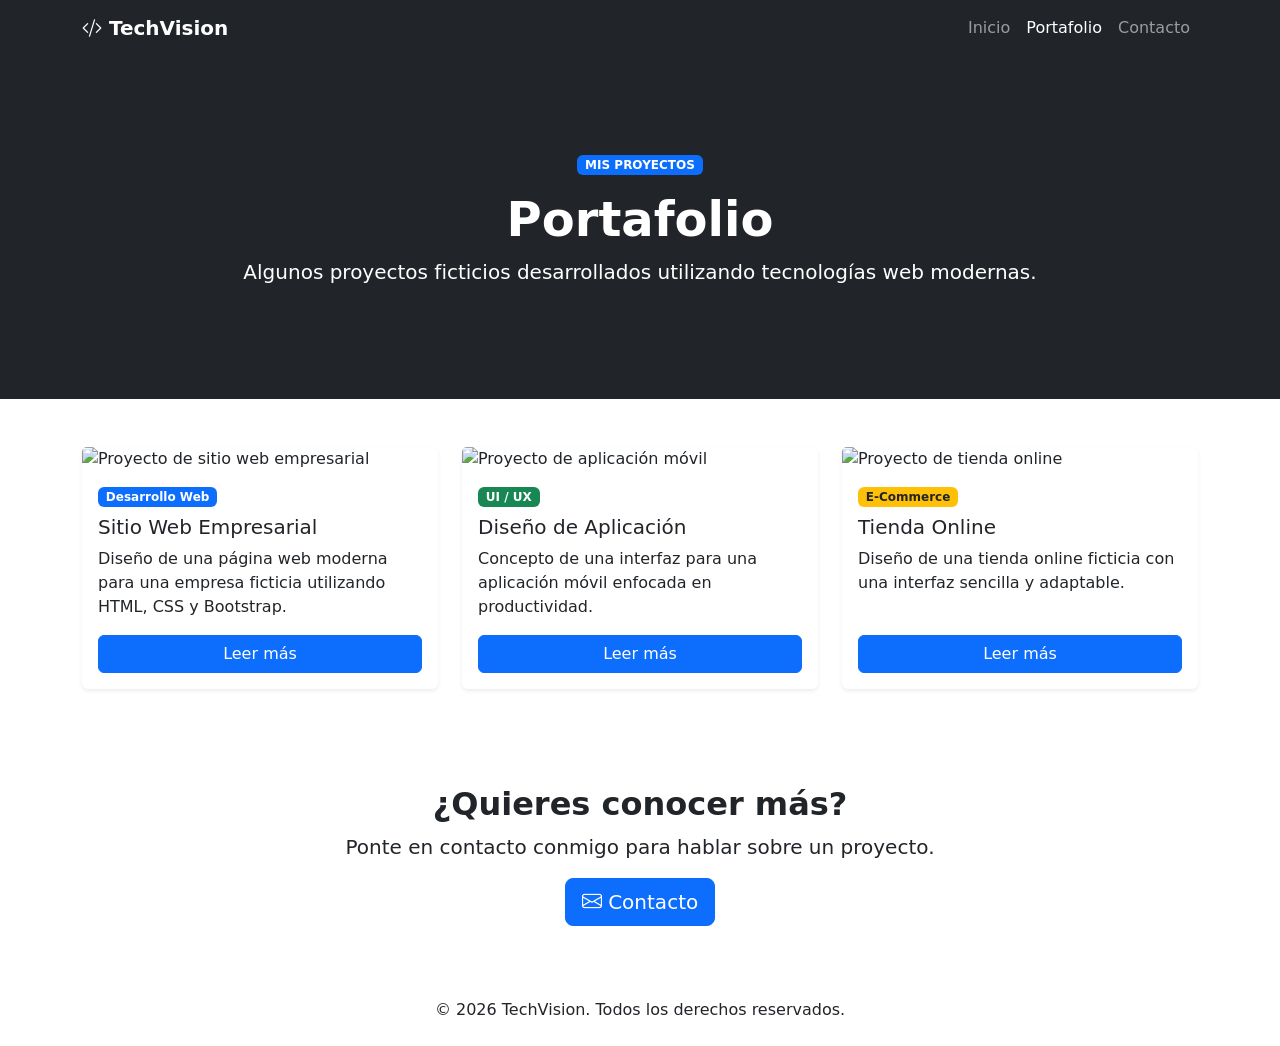
==== portfolio.html @ 4f75c21c "Create responsive TechVision website" ====
<!DOCTYPE html>
<html lang="es">
<head>
    <!-- Configuración HTML5 -->
    <meta charset="UTF-8">
    <meta name="viewport" content="width=device-width, initial-scale=1.0">

    <title>TechVision | Portafolio</title>

    <!-- Bootstrap CSS -->
    <link 
        href="https://cdn.jsdelivr.net/npm/bootstrap@5.3.3/dist/css/bootstrap.min.css" 
        rel="stylesheet"
    >

    <!-- Bootstrap Icons -->
    <link 
        rel="stylesheet" 
        href="https://cdn.jsdelivr.net/npm/bootstrap-icons@1.11.3/font/bootstrap-icons.min.css"
    >

    <!-- CSS personalizado -->
    <link rel="stylesheet" href="css/styles.css">
</head>

<body>

    <!-- NAVBAR -->
    <nav class="navbar navbar-expand-lg navbar-dark bg-dark fixed-top">

        <div class="container">

            <a class="navbar-brand fw-bold" href="index.html">
                <i class="bi bi-code-slash"></i> TechVision
            </a>

            <button 
                class="navbar-toggler"
                type="button"
                data-bs-toggle="collapse"
                data-bs-target="#navbarNav"
                aria-controls="navbarNav"
                aria-expanded="false"
                aria-label="Mostrar navegación"
            >
                <span class="navbar-toggler-icon"></span>
            </button>

            <div class="collapse navbar-collapse" id="navbarNav">

                <ul class="navbar-nav ms-auto">

                    <li class="nav-item">
                        <a class="nav-link" href="index.html">
                            Inicio
                        </a>
                    </li>

                    <li class="nav-item">
                        <a class="nav-link active" href="portfolio.html">
                            Portafolio
                        </a>
                    </li>

                    <li class="nav-item">
                        <a class="nav-link" href="contacto.html">
                            Contacto
                        </a>
                    </li>

                </ul>

            </div>

        </div>

    </nav>


    <!-- HEADER -->
    <header class="bg-dark text-white text-center py-5" style="margin-top: 56px;">

        <div class="container py-5">

            <span class="badge bg-primary mb-3">
                MIS PROYECTOS
            </span>

            <h1 class="display-5 fw-bold">
                Portafolio
            </h1>

            <p class="lead">
                Algunos proyectos ficticios desarrollados utilizando
                tecnologías web modernas.
            </p>

        </div>

    </header>


    <!-- PROYECTOS -->
    <main class="py-5">

        <div class="container">

            <div class="row g-4">


                <!-- PROYECTO 1 -->
                <div class="col-md-6 col-lg-4">

                    <div class="card h-100 shadow-sm border-0">

                        <img 
                            src="images/project1.jpg"
                            class="card-img-top"
                            alt="Proyecto de sitio web empresarial"
                        >

                        <div class="card-body d-flex flex-column">

                            <span class="badge bg-primary align-self-start mb-2">
                                Desarrollo Web
                            </span>

                            <h3 class="card-title h5">
                                Sitio Web Empresarial
                            </h3>

                            <p class="card-text">
                                Diseño de una página web moderna para una
                                empresa ficticia utilizando HTML, CSS y
                                Bootstrap.
                            </p>

                            <a 
                                href="proyecto1.html"
                                class="btn btn-primary mt-auto"
                            >
                                Leer más
                            </a>

                        </div>

                    </div>

                </div>


                <!-- PROYECTO 2 -->
                <div class="col-md-6 col-lg-4">

                    <div class="card h-100 shadow-sm border-0">

                        <img 
                            src="images/project2.jpg"
                            class="card-img-top"
                            alt="Proyecto de aplicación móvil"
                        >

                        <div class="card-body d-flex flex-column">

                            <span class="badge bg-success align-self-start mb-2">
                                UI / UX
                            </span>

                            <h3 class="card-title h5">
                                Diseño de Aplicación
                            </h3>

                            <p class="card-text">
                                Concepto de una interfaz para una aplicación
                                móvil enfocada en productividad.
                            </p>

                            <a 
                                href="proyecto2.html"
                                class="btn btn-primary mt-auto"
                            >
                                Leer más
                            </a>

                        </div>

                    </div>

                </div>


                <!-- PROYECTO 3 -->
                <div class="col-md-6 col-lg-4">

                    <div class="card h-100 shadow-sm border-0">

                        <img 
                            src="images/project3.jpg"
                            class="card-img-top"
                            alt="Proyecto de tienda online"
                        >

                        <div class="card-body d-flex flex-column">

                            <span class="badge bg-warning text-dark align-self-start mb-2">
                                E-Commerce
                            </span>

                            <h3 class="card-title h5">
                                Tienda Online
                            </h3>

                            <p class="card-text">
                                Diseño de una tienda online ficticia con una
                                interfaz sencilla y adaptable.
                            </p>

                            <a 
                                href="proyecto3.html"
                                class="btn btn-primary mt-auto"
                            >
                                Leer más
                            </a>

                        </div>

                    </div>

                </div>

            </div>

        </div>

    </main>


    <!-- CTA -->
    <section class="cta-section py-5">

        <div class="container text-center">

            <h2 class="fw-bold">
                ¿Quieres conocer más?
            </h2>

            <p class="lead">
                Ponte en contacto conmigo para hablar sobre un proyecto.
            </p>

            <a href="contacto.html" class="btn btn-primary btn-lg">
                <i class="bi bi-envelope"></i>
                Contacto
            </a>

        </div>

    </section>


    <!-- FOOTER -->
    <footer class="footer-section py-4">

        <div class="container text-center">

            <p class="mb-0">
                © 2026 TechVision. Todos los derechos reservados.
            </p>

        </div>

    </footer>


    <!-- Bootstrap JavaScript -->
    <script 
        src="https://cdn.jsdelivr.net/npm/bootstrap@5.3.3/dist/js/bootstrap.bundle.min.js">
    </script>

</body>
</html>
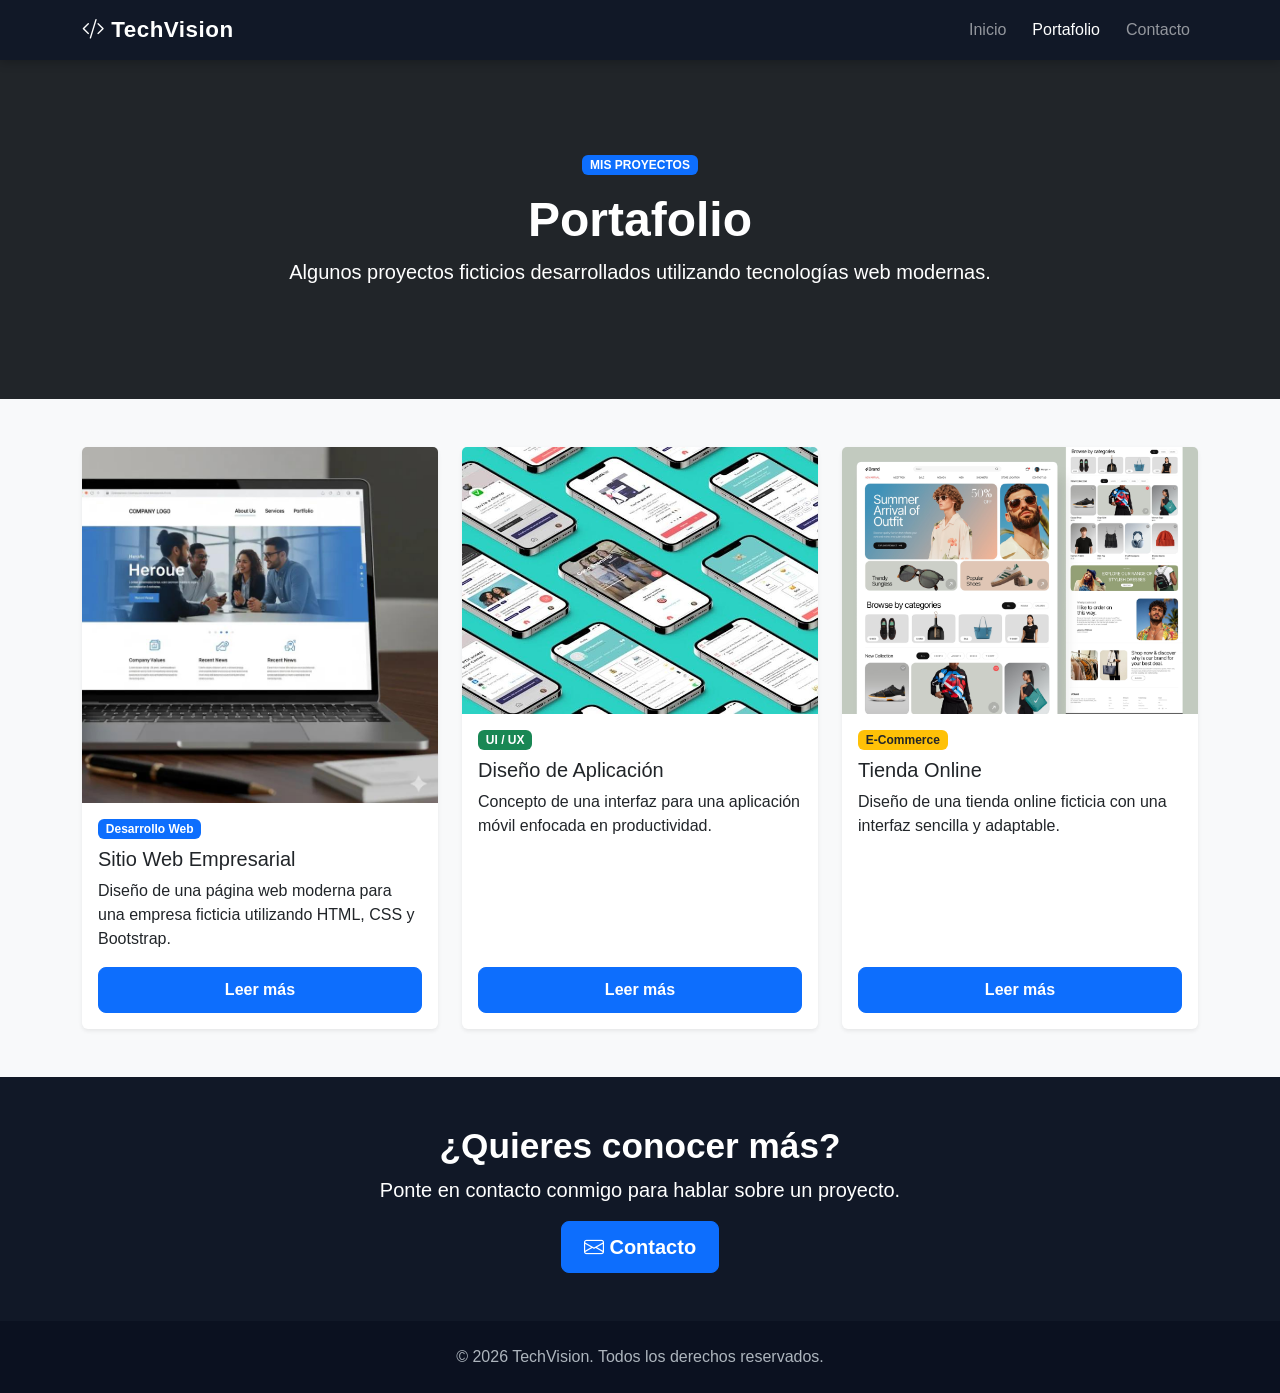
==== commit 883005b9: "Update project images and file structure" ====
--- a/portfolio.html
+++ b/portfolio.html
@@ -114,7 +114,7 @@
                     <div class="card h-100 shadow-sm border-0">
 
                         <img 
-                            src="images/project1.jpg"
+                            src="images/proyecto1.jpg"
                             class="card-img-top"
                             alt="Proyecto de sitio web empresarial"
                         >
@@ -155,7 +155,7 @@
                     <div class="card h-100 shadow-sm border-0">
 
                         <img 
-                            src="images/project2.jpg"
+                            src="images/proyecto2.jpg"
                             class="card-img-top"
                             alt="Proyecto de aplicación móvil"
                         >
@@ -195,7 +195,7 @@
                     <div class="card h-100 shadow-sm border-0">
 
                         <img 
-                            src="images/project3.jpg"
+                            src="images/proyecto3.jpg"
                             class="card-img-top"
                             alt="Proyecto de tienda online"
                         >
--- a/css/styles.css
+++ b/css/styles.css
@@ -0,0 +1,289 @@
+/* =========================================
+   ESTILOS GENERALES
+========================================= */
+
+html {
+    scroll-behavior: smooth;
+}
+
+body {
+    font-family: "Segoe UI", Arial, sans-serif;
+    color: #212529;
+    background-color: #f8f9fa;
+}
+
+
+/* =========================================
+   NAVBAR
+========================================= */
+
+.navbar {
+    background-color: #111827 !important;
+    box-shadow: 0 2px 10px rgba(0, 0, 0, 0.25);
+}
+
+.navbar-brand {
+    font-size: 1.4rem;
+    letter-spacing: 0.5px;
+}
+
+.nav-link {
+    margin-left: 10px;
+    transition: 0.3s ease;
+}
+
+.nav-link:hover {
+    color: #0d6efd !important;
+}
+
+
+/* =========================================
+   HERO
+========================================= */
+
+.hero-section {
+    min-height: 100vh;
+    position: relative;
+
+    background-image: url("../images/hero.jpg");
+    background-size: cover;
+    background-position: center;
+
+    display: flex;
+    align-items: center;
+    justify-content: center;
+
+    color: white;
+}
+
+.hero-overlay {
+    position: absolute;
+    inset: 0;
+    background: rgba(0, 0, 0, 0.65);
+}
+
+.hero-content {
+    position: relative;
+    z-index: 2;
+    padding-top: 80px;
+}
+
+.hero-content h1 {
+    max-width: 900px;
+    margin: 0 auto;
+}
+
+.hero-content p {
+    max-width: 700px;
+    margin-left: auto;
+    margin-right: auto;
+}
+
+
+/* =========================================
+   SECCIONES
+========================================= */
+
+.section-label {
+    color: #0d6efd;
+    font-weight: 700;
+    letter-spacing: 2px;
+    font-size: 0.85rem;
+}
+
+.about-section {
+    background-color: white;
+}
+
+.services-section {
+    background-color: #f1f5f9;
+}
+
+
+/* =========================================
+   ABOUT
+========================================= */
+
+.about-image img {
+    width: 100%;
+    min-height: 350px;
+    object-fit: cover;
+}
+
+.info-box {
+    background-color: #f8f9fa;
+    padding: 20px;
+    border-radius: 12px;
+    height: 100%;
+    border-left: 4px solid #0d6efd;
+}
+
+.info-box i {
+    color: #0d6efd;
+    font-size: 1.8rem;
+}
+
+.info-box h5 {
+    margin-top: 10px;
+}
+
+
+/* =========================================
+   TARJETAS DE SERVICIOS
+========================================= */
+
+.service-card {
+    background-color: white;
+    border-radius: 15px;
+
+    box-shadow: 0 5px 20px rgba(0, 0, 0, 0.08);
+
+    transition: transform 0.3s ease,
+                box-shadow 0.3s ease;
+}
+
+.service-card:hover {
+    transform: translateY(-8px);
+
+    box-shadow: 0 12px 30px rgba(0, 0, 0, 0.15);
+}
+
+.service-icon {
+    width: 70px;
+    height: 70px;
+
+    margin: 0 auto;
+
+    display: flex;
+    align-items: center;
+    justify-content: center;
+
+    border-radius: 50%;
+
+    background-color: #0d6efd;
+    color: white;
+
+    font-size: 1.8rem;
+}
+
+
+/* =========================================
+   BOTONES
+========================================= */
+
+.btn {
+    border-radius: 8px;
+    padding: 10px 22px;
+    font-weight: 600;
+}
+
+.btn-primary {
+    background-color: #0d6efd;
+    border-color: #0d6efd;
+}
+
+.btn-primary:hover {
+    background-color: #0b5ed7;
+    border-color: #0b5ed7;
+}
+
+
+/* =========================================
+   CALL TO ACTION
+========================================= */
+
+.cta-section {
+    background-color: #111827;
+    color: white;
+}
+
+.cta-section h2 {
+    font-size: 2.2rem;
+}
+
+
+/* =========================================
+   FOOTER
+========================================= */
+
+.footer-section {
+    background-color: #0b1120;
+    color: #adb5bd;
+}
+
+.social-link {
+    color: white;
+    font-size: 1.3rem;
+    margin-left: 15px;
+    text-decoration: none;
+
+    transition: 0.3s ease;
+}
+
+.social-link:hover {
+    color: #0d6efd;
+}
+
+
+/* =========================================
+   RESPONSIVE
+========================================= */
+
+@media (max-width: 768px) {
+
+    .hero-section {
+        min-height: 90vh;
+    }
+
+    .hero-content h1 {
+        font-size: 2.5rem;
+    }
+
+    .hero-content p {
+        font-size: 1rem;
+    }
+
+    .about-image img {
+        min-height: 250px;
+    }
+
+    .cta-section h2 {
+        font-size: 1.8rem;
+    }
+
+    .navbar-nav {
+        padding-top: 10px;
+    }
+
+    .nav-link {
+        margin-left: 0;
+    }
+}
+
+
+/* =========================================
+   DISPOSITIVOS PEQUEÑOS
+========================================= */
+
+@media (max-width: 576px) {
+
+    .hero-content h1 {
+        font-size: 2rem;
+    }
+
+    .hero-content .btn {
+        width: 100%;
+        margin-right: 0 !important;
+    }
+
+    .hero-content .btn + .btn {
+        margin-top: 10px;
+    }
+
+    .about-section,
+    .services-section,
+    .cta-section {
+        padding-top: 60px !important;
+        padding-bottom: 60px !important;
+    }
+}
